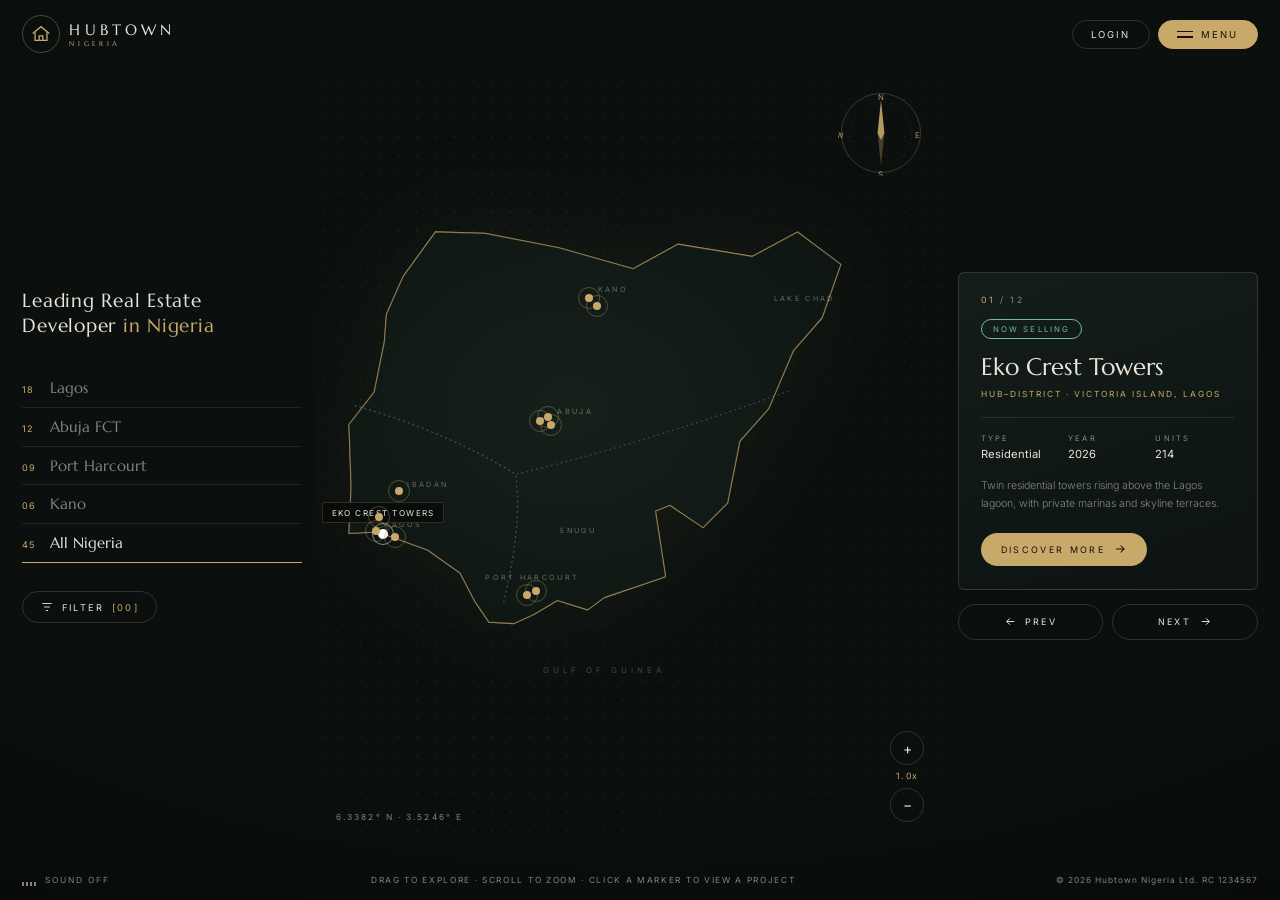
==== index.html @ 7518a95f "Add Hubtown Nigeria interactive map landing page Dark, immersive real-estate explorer landing page m" ====
<!DOCTYPE html>
<html lang="en">
<head>
  <meta charset="UTF-8" />
  <meta name="viewport" content="width=device-width, initial-scale=1.0" />
  <title>Hubtown | Leading Real Estate Developer in Nigeria</title>
  <meta name="description" content="Explore Hubtown's portfolio of landmark residential and commercial developments across Nigeria through an interactive map." />
  <link rel="preconnect" href="https://fonts.googleapis.com" />
  <link rel="preconnect" href="https://fonts.gstatic.com" crossorigin />
  <link href="https://fonts.googleapis.com/css2?family=Marcellus&family=Inter:wght@300;400;500;600&display=swap" rel="stylesheet" />
  <link rel="stylesheet" href="styles.css" />
</head>
<body>

  <!-- ============ PRELOADER ============ -->
  <div class="preloader" id="preloader">
    <div class="preloader-inner">
      <div class="preloader-logo">HUBTOWN</div>
      <div class="preloader-sub">NIGERIA &middot; EST. 2026</div>
      <div class="preloader-bar"><span id="preloaderBar"></span></div>
      <div class="preloader-pct" id="preloaderPct">00</div>
    </div>
  </div>

  <!-- ============ TOP BAR ============ -->
  <header class="topbar">
    <a class="brand" href="#" aria-label="Hubtown Nigeria home">
      <span class="brand-mark" aria-hidden="true">
        <svg viewBox="0 0 24 24" width="22" height="22" fill="none" stroke="currentColor" stroke-width="1.4">
          <path d="M3 11.5 12 4l9 7.5" />
          <path d="M5.5 10v9h13v-9" />
          <path d="M10 19v-5h4v5" />
        </svg>
      </span>
      <span class="brand-text">HUBTOWN<em>NIGERIA</em></span>
    </a>

    <nav class="topnav" aria-label="Primary">
      <button class="nav-pill" id="loginBtn">Login</button>
      <button class="nav-pill nav-pill--solid" id="menuBtn" aria-expanded="false" aria-controls="megaMenu">
        <span class="menu-lines" aria-hidden="true"><i></i><i></i></span> Menu
      </button>
    </nav>
  </header>

  <!-- ============ MEGA MENU ============ -->
  <div class="mega-menu" id="megaMenu" aria-hidden="true">
    <div class="mega-inner">
      <div class="mega-col">
        <span class="mega-label">Explore</span>
        <a href="#">The Map</a>
        <a href="#">Projects</a>
        <a href="#">Legacy</a>
        <a href="#">Sustainability</a>
      </div>
      <div class="mega-col">
        <span class="mega-label">Regions</span>
        <a href="#">Lagos</a>
        <a href="#">Abuja FCT</a>
        <a href="#">Port Harcourt</a>
        <a href="#">Kano</a>
      </div>
      <div class="mega-col">
        <span class="mega-label">Company</span>
        <a href="#">About Us</a>
        <a href="#">Investors</a>
        <a href="#">Careers</a>
        <a href="#">Contact</a>
      </div>
      <div class="mega-contact">
        <span class="mega-label">Head Office</span>
        <p>24 Adetokunbo Ademola Street,<br />Victoria Island, Lagos, Nigeria</p>
        <p class="mega-tel">+234 (0) 700 HUBTOWN</p>
      </div>
    </div>
  </div>

  <!-- ============ STAGE ============ -->
  <main class="stage">

    <!-- Left rail: region index -->
    <aside class="rail rail--left">
      <h1 class="rail-kicker">Leading Real Estate Developer <span>in Nigeria</span></h1>

      <ul class="region-list" id="regionList">
        <li><button class="region" data-region="lagos"><span class="region-count">18</span><span class="region-name">Lagos</span></button></li>
        <li><button class="region" data-region="abuja"><span class="region-count">12</span><span class="region-name">Abuja FCT</span></button></li>
        <li><button class="region" data-region="ph"><span class="region-count">09</span><span class="region-name">Port Harcourt</span></button></li>
        <li><button class="region" data-region="kano"><span class="region-count">06</span><span class="region-name">Kano</span></button></li>
        <li><button class="region region--all is-active" data-region="all"><span class="region-count">45</span><span class="region-name">All Nigeria</span></button></li>
      </ul>

      <button class="filter-chip" id="filterBtn" aria-expanded="false" aria-controls="filterPanel">
        <svg viewBox="0 0 24 24" width="14" height="14" fill="none" stroke="currentColor" stroke-width="1.6" aria-hidden="true">
          <path d="M4 6h16M7 12h10M10 18h4" />
        </svg>
        Filter <span class="filter-count" id="filterCount">[00]</span>
      </button>

      <div class="filter-panel" id="filterPanel" aria-hidden="true">
        <span class="filter-title">Status</span>
        <div class="filter-group" id="statusFilters">
          <button class="filter-opt" data-status="Now Selling">Now Selling</button>
          <button class="filter-opt" data-status="Under Construction">Under Construction</button>
          <button class="filter-opt" data-status="Sold Out">Sold Out</button>
        </div>
        <span class="filter-title">Type</span>
        <div class="filter-group" id="typeFilters">
          <button class="filter-opt" data-type="Residential">Residential</button>
          <button class="filter-opt" data-type="Commercial">Commercial</button>
          <button class="filter-opt" data-type="Mixed Use">Mixed Use</button>
        </div>
        <button class="filter-clear" id="filterClear">Clear All</button>
      </div>
    </aside>

    <!-- Map viewport -->
    <section class="map-viewport" id="mapViewport" aria-label="Interactive map of Nigeria">
      <div class="map-pane" id="mapPane">
        <div class="map-art">
          <svg class="nigeria-map" viewBox="0 0 800 680" xmlns="http://www.w3.org/2000/svg" aria-hidden="true">
            <defs>
              <radialGradient id="landGlow" cx="45%" cy="45%" r="75%">
                <stop offset="0%" stop-color="#16201b" />
                <stop offset="100%" stop-color="#0d1411" />
              </radialGradient>
              <pattern id="gridDots" width="26" height="26" patternUnits="userSpaceOnUse">
                <circle cx="1.2" cy="1.2" r="1.2" fill="rgba(201,169,106,0.10)" />
              </pattern>
            </defs>

            <!-- graticule backdrop -->
            <rect x="-400" y="-340" width="1600" height="1360" fill="url(#gridDots)" />

            <!-- Nigeria silhouette, traced from border lon/lat points
                 (x = (lon - 2.5) * 57, y = (14.2 - lat) * 57) -->
            <path id="nigeriaShape" d="
              M 63 143
              L 86 91 L 131 29 L 200 31 L 302 51 L 405 80
              L 467 46 L 570 63 L 633 29 L 693 74
              L 667 148 L 627 194 L 593 274 L 553 319
              L 536 405 L 502 439 L 456 408 L 436 416
              L 450 507 L 365 536 L 342 553
              L 300 540 L 268 559 L 240 572 L 205 570
              L 186 542 L 165 502 L 120 470 L 51 445 L 11 447
              L 14 382 L 11 296 L 46 251 L 60 182
              Z"
              fill="url(#landGlow)" stroke="rgba(201,169,106,0.55)" stroke-width="1.6"
              stroke-linejoin="round" />

            <!-- inner contour -->
            <use href="#nigeriaShape" fill="none" stroke="rgba(201,169,106,0.12)" stroke-width="10" />

            <!-- River Niger: NW border, down to Lokoja, south to the Delta -->
            <path d="M 20 270 C 90 290, 170 320, 242 365 C 250 420, 240 480, 225 545"
                  fill="none" stroke="rgba(120,160,170,0.35)" stroke-width="2.2" stroke-dasharray="1 6" stroke-linecap="round" />
            <!-- River Benue: east at Yola, west to the confluence -->
            <path d="M 620 250 C 480 300, 350 340, 242 365"
                  fill="none" stroke="rgba(120,160,170,0.30)" stroke-width="2" stroke-dasharray="1 6" stroke-linecap="round" />

            <!-- city labels -->
            <g class="city-labels">
              <text x="62" y="438">LAGOS</text>
              <text x="300" y="282">ABUJA</text>
              <text x="200" y="512">PORT HARCOURT</text>
              <text x="356" y="112">KANO</text>
              <text x="92" y="382">IBADAN</text>
              <text x="304" y="446">ENUGU</text>
              <text x="600" y="125">LAKE CHAD</text>
            </g>

            <!-- Gulf of Guinea label -->
            <text class="sea-label" x="280" y="640">GULF OF GUINEA</text>
          </svg>

          <!-- project markers (positioned by JS over the SVG) -->
          <div class="markers" id="markers"></div>
        </div>
      </div>

      <!-- compass -->
      <div class="compass" id="compass" aria-hidden="true">
        <svg viewBox="0 0 100 100" width="86" height="86">
          <circle cx="50" cy="50" r="46" fill="none" stroke="rgba(201,169,106,0.35)" stroke-width="1" />
          <circle cx="50" cy="50" r="36" fill="none" stroke="rgba(201,169,106,0.18)" stroke-width="1" stroke-dasharray="2 4" />
          <g class="compass-needle">
            <polygon points="50,12 54,50 50,58 46,50" fill="#c9a96a" />
            <polygon points="50,88 54,50 50,42 46,50" fill="rgba(201,169,106,0.35)" />
          </g>
          <text x="50" y="9" class="compass-pt">N</text>
          <text x="50" y="99" class="compass-pt">S</text>
          <text x="3" y="53" class="compass-pt">W</text>
          <text x="93" y="53" class="compass-pt">E</text>
        </svg>
      </div>

      <!-- zoom controls -->
      <div class="zoom-ctrl">
        <button id="zoomIn" aria-label="Zoom in">+</button>
        <span id="zoomLevel">1.0x</span>
        <button id="zoomOut" aria-label="Zoom out">&minus;</button>
      </div>

      <!-- coordinates readout -->
      <div class="coords" id="coords">9.0820&deg; N &middot; 8.6753&deg; E</div>
    </section>

    <!-- Right rail: project card -->
    <aside class="rail rail--right">
      <article class="project-card" id="projectCard" aria-live="polite">
        <div class="card-index"><span id="cardIndex">01</span> / <span id="cardTotal">45</span></div>
        <div class="card-status" id="cardStatus">Now Selling</div>
        <h2 class="card-title" id="cardTitle">Eko Crest Towers</h2>
        <p class="card-loc" id="cardLoc">HUB&ndash;DISTRICT &middot; VICTORIA ISLAND, LAGOS</p>
        <dl class="card-meta">
          <div><dt>Type</dt><dd id="cardType">Residential</dd></div>
          <div><dt>Year</dt><dd id="cardYear">2026</dd></div>
          <div><dt>Units</dt><dd id="cardUnits">214</dd></div>
        </dl>
        <p class="card-desc" id="cardDesc"></p>
        <a class="card-cta" href="#" id="cardCta">Discover More
          <svg viewBox="0 0 24 24" width="14" height="14" fill="none" stroke="currentColor" stroke-width="1.8" aria-hidden="true"><path d="M5 12h14M13 6l6 6-6 6" /></svg>
        </a>
      </article>

      <div class="pager">
        <button class="pager-btn" id="prevBtn">
          <svg viewBox="0 0 24 24" width="13" height="13" fill="none" stroke="currentColor" stroke-width="1.8" aria-hidden="true"><path d="M19 12H5m6-6-6 6 6 6" /></svg>
          Prev
        </button>
        <button class="pager-btn" id="nextBtn">
          Next
          <svg viewBox="0 0 24 24" width="13" height="13" fill="none" stroke="currentColor" stroke-width="1.8" aria-hidden="true"><path d="M5 12h14m-6-6 6 6-6 6" /></svg>
        </button>
      </div>
    </aside>
  </main>

  <!-- ============ BOTTOM BAR ============ -->
  <footer class="bottombar">
    <button class="sound-toggle" id="soundToggle" aria-pressed="false">
      <span class="sound-bars" aria-hidden="true"><i></i><i></i><i></i><i></i></span>
      <span id="soundLabel">Sound Off</span>
    </button>
    <p class="bottom-note">Drag to explore &middot; Scroll to zoom &middot; Click a marker to view a project</p>
    <p class="bottom-copy">&copy; 2026 Hubtown Nigeria Ltd. RC 1234567</p>
  </footer>

  <script src="script.js"></script>
</body>
</html>
---- styles.css ----
/* ============================================================
   HUBTOWN NIGERIA — Interactive Map Landing Page
   ============================================================ */

:root {
  --bg: #0b100e;
  --bg-soft: #111814;
  --ink: #e9e4d8;
  --ink-dim: rgba(233, 228, 216, 0.55);
  --gold: #c9a96a;
  --gold-soft: rgba(201, 169, 106, 0.35);
  --line: rgba(201, 169, 106, 0.22);
  --green: #6fbf8f;
  --font-display: "Marcellus", serif;
  --font-body: "Inter", system-ui, sans-serif;
}

* { margin: 0; padding: 0; box-sizing: border-box; }

html, body {
  height: 100%;
  overflow: hidden;
  background: var(--bg);
  color: var(--ink);
  font-family: var(--font-body);
  font-size: 14px;
  -webkit-font-smoothing: antialiased;
}

button { font-family: inherit; color: inherit; background: none; border: 0; cursor: pointer; }
a { color: inherit; text-decoration: none; }

body::before {
  content: "";
  position: fixed;
  inset: 0;
  pointer-events: none;
  z-index: 5;
  background:
    radial-gradient(120% 90% at 50% 40%, transparent 55%, rgba(0, 0, 0, 0.55) 100%);
}

/* ============ PRELOADER ============ */
.preloader {
  position: fixed;
  inset: 0;
  z-index: 100;
  display: grid;
  place-items: center;
  background: var(--bg);
  transition: opacity 0.8s ease, visibility 0.8s;
}
.preloader.is-done { opacity: 0; visibility: hidden; }
.preloader-inner { text-align: center; }
.preloader-logo {
  font-family: var(--font-display);
  font-size: clamp(2rem, 5vw, 3.2rem);
  letter-spacing: 0.35em;
  color: var(--gold);
}
.preloader-sub {
  margin-top: 0.6rem;
  font-size: 0.62rem;
  letter-spacing: 0.45em;
  color: var(--ink-dim);
}
.preloader-bar {
  width: 220px;
  height: 1px;
  margin: 2rem auto 0.8rem;
  background: var(--line);
}
.preloader-bar span { display: block; height: 100%; width: 0; background: var(--gold); transition: width 0.2s; }
.preloader-pct { font-size: 0.7rem; letter-spacing: 0.3em; color: var(--ink-dim); }

/* ============ TOP BAR ============ */
.topbar {
  position: fixed;
  top: 0; left: 0; right: 0;
  z-index: 40;
  display: flex;
  align-items: center;
  justify-content: space-between;
  padding: 1.1rem 1.6rem;
}
.brand { display: flex; align-items: center; gap: 0.65rem; color: var(--gold); }
.brand-mark {
  display: grid;
  place-items: center;
  width: 38px; height: 38px;
  border: 1px solid var(--gold-soft);
  border-radius: 50%;
}
.brand-text {
  font-family: var(--font-display);
  font-size: 1.05rem;
  letter-spacing: 0.28em;
  color: var(--ink);
}
.brand-text em {
  display: block;
  font-style: normal;
  font-size: 0.5rem;
  letter-spacing: 0.52em;
  color: var(--gold);
}
.topnav { display: flex; gap: 0.6rem; }
.nav-pill {
  padding: 0.55rem 1.3rem;
  border: 1px solid var(--line);
  border-radius: 999px;
  font-size: 0.68rem;
  letter-spacing: 0.22em;
  text-transform: uppercase;
  color: var(--ink);
  transition: border-color 0.3s, background 0.3s, color 0.3s;
}
.nav-pill:hover { border-color: var(--gold); color: var(--gold); }
.nav-pill--solid { background: var(--gold); border-color: var(--gold); color: #15120a; display: inline-flex; align-items: center; gap: 0.55rem; }
.nav-pill--solid:hover { background: #dcc08a; color: #15120a; }
.menu-lines { display: inline-flex; flex-direction: column; gap: 4px; }
.menu-lines i { width: 16px; height: 1.5px; background: currentColor; transition: transform 0.3s; }
.nav-pill--solid[aria-expanded="true"] .menu-lines i:first-child { transform: translateY(2.75px) rotate(45deg); }
.nav-pill--solid[aria-expanded="true"] .menu-lines i:last-child { transform: translateY(-2.75px) rotate(-45deg); }

/* ============ MEGA MENU ============ */
.mega-menu {
  position: fixed;
  inset: 0;
  z-index: 35;
  display: grid;
  place-items: center;
  background: rgba(8, 12, 10, 0.96);
  backdrop-filter: blur(8px);
  opacity: 0;
  visibility: hidden;
  transition: opacity 0.4s ease, visibility 0.4s;
}
.mega-menu.is-open { opacity: 1; visibility: visible; }
.mega-inner {
  display: grid;
  grid-template-columns: repeat(3, minmax(120px, 1fr)) 1.3fr;
  gap: 3rem;
  padding: 2rem;
  max-width: 880px;
  width: 100%;
}
.mega-label {
  display: block;
  margin-bottom: 1.1rem;
  font-size: 0.6rem;
  letter-spacing: 0.4em;
  text-transform: uppercase;
  color: var(--gold);
}
.mega-col a {
  display: block;
  padding: 0.45rem 0;
  font-family: var(--font-display);
  font-size: 1.25rem;
  color: var(--ink-dim);
  transition: color 0.3s, transform 0.3s;
}
.mega-col a:hover { color: var(--gold); transform: translateX(6px); }
.mega-contact p { color: var(--ink-dim); line-height: 1.7; font-size: 0.8rem; }
.mega-tel { margin-top: 0.8rem; color: var(--gold); letter-spacing: 0.08em; }

/* ============ STAGE LAYOUT ============ */
.stage {
  position: relative;
  height: 100vh;
  display: grid;
  grid-template-columns: 280px 1fr 300px;
  align-items: stretch;
  padding: 5.2rem 1.6rem 4.4rem;
  gap: 1rem;
}
.rail {
  position: relative;
  z-index: 20;
  display: flex;
  flex-direction: column;
  justify-content: center;
}

/* ---- left rail ---- */
.rail-kicker {
  font-family: var(--font-display);
  font-weight: 400;
  font-size: 1.35rem;
  line-height: 1.35;
  letter-spacing: 0.04em;
  margin-bottom: 2.2rem;
  max-width: 240px;
}
.rail-kicker span { color: var(--gold); }

.region-list { list-style: none; }
.region {
  display: flex;
  align-items: baseline;
  gap: 0.9rem;
  width: 100%;
  padding: 0.7rem 0;
  border-bottom: 1px solid rgba(201, 169, 106, 0.12);
  text-align: left;
  transition: padding-left 0.3s;
}
.region:hover { padding-left: 0.5rem; }
.region-count {
  font-size: 0.65rem;
  letter-spacing: 0.1em;
  color: var(--gold);
  min-width: 1.6em;
}
.region-name {
  font-family: var(--font-display);
  font-size: 1.05rem;
  color: var(--ink-dim);
  transition: color 0.3s;
}
.region:hover .region-name, .region.is-active .region-name { color: var(--ink); }
.region.is-active { border-bottom-color: var(--gold); }
.region--all .region-name { color: var(--gold); }

.filter-chip {
  display: inline-flex;
  align-items: center;
  gap: 0.55rem;
  margin-top: 2rem;
  padding: 0.6rem 1.2rem;
  border: 1px solid var(--line);
  border-radius: 999px;
  font-size: 0.66rem;
  letter-spacing: 0.24em;
  text-transform: uppercase;
  align-self: flex-start;
  transition: border-color 0.3s, color 0.3s;
}
.filter-chip:hover, .filter-chip[aria-expanded="true"] { border-color: var(--gold); color: var(--gold); }
.filter-count { color: var(--gold); }

.filter-panel {
  margin-top: 1rem;
  padding: 1.1rem;
  border: 1px solid var(--line);
  background: rgba(13, 20, 17, 0.92);
  border-radius: 4px;
  display: none;
}
.filter-panel.is-open { display: block; }
.filter-title {
  display: block;
  font-size: 0.58rem;
  letter-spacing: 0.35em;
  text-transform: uppercase;
  color: var(--gold);
  margin: 0.4rem 0 0.6rem;
}
.filter-group { display: flex; flex-wrap: wrap; gap: 0.4rem; margin-bottom: 0.6rem; }
.filter-opt {
  padding: 0.35rem 0.7rem;
  border: 1px solid rgba(201, 169, 106, 0.18);
  border-radius: 999px;
  font-size: 0.62rem;
  letter-spacing: 0.06em;
  color: var(--ink-dim);
  transition: all 0.25s;
}
.filter-opt:hover { border-color: var(--gold); color: var(--ink); }
.filter-opt.is-on { background: var(--gold); border-color: var(--gold); color: #15120a; }
.filter-clear {
  margin-top: 0.4rem;
  font-size: 0.6rem;
  letter-spacing: 0.2em;
  text-transform: uppercase;
  color: var(--ink-dim);
  text-decoration: underline;
  text-underline-offset: 3px;
}
.filter-clear:hover { color: var(--gold); }

/* ============ MAP ============ */
.map-viewport {
  position: relative;
  z-index: 10;
  overflow: hidden;
  border-radius: 6px;
  cursor: grab;
  touch-action: none;
}
.map-viewport:active { cursor: grabbing; }
.map-pane {
  position: absolute;
  inset: 0;
  display: grid;
  place-items: center;
  transition: transform 0.55s cubic-bezier(0.22, 1, 0.36, 1);
  will-change: transform;
}
.map-pane.is-dragging { transition: none; }
.map-art { position: relative; width: min(92%, 740px); }
.nigeria-map {
  display: block;
  width: 100%;
  height: auto;
  overflow: visible;
  filter: drop-shadow(0 0 60px rgba(201, 169, 106, 0.07));
}
.city-labels text {
  font-family: var(--font-body);
  font-size: 10px;
  letter-spacing: 0.32em;
  fill: rgba(233, 228, 216, 0.4);
}
.sea-label {
  font-family: var(--font-body);
  font-size: 11px;
  letter-spacing: 0.5em;
  fill: rgba(120, 160, 170, 0.4);
}

/* markers */
.markers { position: absolute; inset: 0; pointer-events: none; }
.marker {
  position: absolute;
  width: 14px; height: 14px;
  transform: translate(-50%, -50%);
  pointer-events: auto;
  cursor: pointer;
}
.marker::before {
  content: "";
  position: absolute;
  inset: 3px;
  border-radius: 50%;
  background: var(--gold);
  transition: background 0.3s, transform 0.3s;
}
.marker::after {
  content: "";
  position: absolute;
  inset: -4px;
  border-radius: 50%;
  border: 1px solid var(--gold-soft);
  animation: pulse 2.6s ease-out infinite;
}
@keyframes pulse {
  0% { transform: scale(0.6); opacity: 1; }
  70%, 100% { transform: scale(2.1); opacity: 0; }
}
.marker.is-active::before { background: #fff; transform: scale(1.25); }
.marker.is-active::after { border-color: rgba(255, 255, 255, 0.5); }
.marker.is-dim { opacity: 0.18; pointer-events: none; }
.marker.is-dim::after { animation: none; }
.marker-tip {
  position: absolute;
  bottom: 18px; left: 50%;
  transform: translateX(-50%);
  white-space: nowrap;
  font-size: 0.58rem;
  letter-spacing: 0.18em;
  text-transform: uppercase;
  color: var(--ink);
  background: rgba(8, 12, 10, 0.9);
  border: 1px solid var(--line);
  padding: 0.3rem 0.6rem;
  border-radius: 2px;
  opacity: 0;
  transition: opacity 0.25s;
  pointer-events: none;
}
.marker:hover .marker-tip, .marker.is-active .marker-tip { opacity: 1; }

/* compass */
.compass { position: absolute; top: 1.2rem; right: 1.4rem; z-index: 15; opacity: 0.9; }
.compass-pt { font-size: 9px; letter-spacing: 0.1em; fill: var(--gold); text-anchor: middle; dominant-baseline: middle; }
.compass-needle { transform-origin: 50px 50px; transition: transform 0.6s cubic-bezier(0.22, 1, 0.36, 1); }

/* zoom */
.zoom-ctrl {
  position: absolute;
  bottom: 1.2rem; right: 1.4rem;
  z-index: 15;
  display: flex;
  flex-direction: column;
  align-items: center;
  gap: 0.45rem;
}
.zoom-ctrl button {
  width: 34px; height: 34px;
  border: 1px solid var(--line);
  border-radius: 50%;
  font-size: 1rem;
  color: var(--ink);
  transition: border-color 0.3s, color 0.3s;
}
.zoom-ctrl button:hover { border-color: var(--gold); color: var(--gold); }
.zoom-ctrl span { font-size: 0.62rem; letter-spacing: 0.15em; color: var(--gold); }

/* coords */
.coords {
  position: absolute;
  bottom: 1.2rem; left: 1.4rem;
  z-index: 15;
  font-size: 0.6rem;
  letter-spacing: 0.25em;
  color: var(--ink-dim);
}

/* ============ PROJECT CARD ============ */
.project-card {
  border: 1px solid var(--line);
  border-radius: 6px;
  padding: 1.6rem;
  background: linear-gradient(160deg, rgba(22, 32, 27, 0.85), rgba(13, 20, 17, 0.85));
  backdrop-filter: blur(6px);
}
.card-index { font-size: 0.62rem; letter-spacing: 0.3em; color: var(--ink-dim); }
.card-index span:first-child { color: var(--gold); }
.card-status {
  display: inline-block;
  margin-top: 1rem;
  padding: 0.3rem 0.75rem;
  border-radius: 999px;
  font-size: 0.56rem;
  letter-spacing: 0.28em;
  text-transform: uppercase;
  border: 1px solid currentColor;
  color: var(--green);
}
.card-status[data-tone="sold"] { color: #c97a6a; }
.card-status[data-tone="construction"] { color: var(--gold); }
.card-title {
  margin-top: 1rem;
  font-family: var(--font-display);
  font-weight: 400;
  font-size: 1.7rem;
  line-height: 1.2;
}
.card-loc {
  margin-top: 0.5rem;
  font-size: 0.6rem;
  letter-spacing: 0.24em;
  color: var(--gold);
}
.card-meta {
  display: grid;
  grid-template-columns: repeat(3, 1fr);
  gap: 0.6rem;
  margin-top: 1.3rem;
  padding-top: 1.1rem;
  border-top: 1px solid rgba(201, 169, 106, 0.14);
}
.card-meta dt { font-size: 0.54rem; letter-spacing: 0.28em; text-transform: uppercase; color: var(--ink-dim); }
.card-meta dd { margin-top: 0.35rem; font-size: 0.8rem; }
.card-desc { margin-top: 1.1rem; font-size: 0.76rem; font-weight: 300; line-height: 1.7; color: var(--ink-dim); }
.card-cta {
  display: inline-flex;
  align-items: center;
  gap: 0.6rem;
  margin-top: 1.4rem;
  padding: 0.7rem 1.4rem;
  border-radius: 999px;
  background: var(--gold);
  color: #15120a;
  font-size: 0.64rem;
  letter-spacing: 0.26em;
  text-transform: uppercase;
  transition: background 0.3s, gap 0.3s;
}
.card-cta:hover { background: #dcc08a; gap: 0.9rem; }

.pager { display: flex; gap: 0.6rem; margin-top: 1rem; }
.pager-btn {
  flex: 1;
  display: inline-flex;
  align-items: center;
  justify-content: center;
  gap: 0.55rem;
  padding: 0.75rem 0;
  border: 1px solid var(--line);
  border-radius: 999px;
  font-size: 0.64rem;
  letter-spacing: 0.26em;
  text-transform: uppercase;
  transition: border-color 0.3s, color 0.3s;
}
.pager-btn:hover { border-color: var(--gold); color: var(--gold); }

/* card swap animation */
.project-card.is-swapping { animation: cardSwap 0.45s ease; }
@keyframes cardSwap {
  0% { opacity: 0; transform: translateY(10px); }
  100% { opacity: 1; transform: translateY(0); }
}

/* ============ BOTTOM BAR ============ */
.bottombar {
  position: fixed;
  bottom: 0; left: 0; right: 0;
  z-index: 40;
  display: flex;
  align-items: center;
  justify-content: space-between;
  padding: 1rem 1.6rem;
  font-size: 0.6rem;
  letter-spacing: 0.2em;
  color: var(--ink-dim);
}
.sound-toggle {
  display: inline-flex;
  align-items: center;
  gap: 0.6rem;
  font-size: 0.6rem;
  letter-spacing: 0.24em;
  text-transform: uppercase;
  color: var(--ink-dim);
  transition: color 0.3s;
}
.sound-toggle:hover { color: var(--gold); }
.sound-bars { display: inline-flex; align-items: flex-end; gap: 2px; height: 12px; }
.sound-bars i { width: 2px; height: 4px; background: currentColor; }
.sound-toggle[aria-pressed="true"] { color: var(--gold); }
.sound-toggle[aria-pressed="true"] .sound-bars i { animation: eq 0.9s ease-in-out infinite alternate; }
.sound-toggle[aria-pressed="true"] .sound-bars i:nth-child(2) { animation-delay: 0.15s; }
.sound-toggle[aria-pressed="true"] .sound-bars i:nth-child(3) { animation-delay: 0.3s; }
.sound-toggle[aria-pressed="true"] .sound-bars i:nth-child(4) { animation-delay: 0.45s; }
@keyframes eq { from { height: 3px; } to { height: 12px; } }
.bottom-note { text-transform: uppercase; }
.bottom-copy { letter-spacing: 0.12em; }

/* ============ RESPONSIVE ============ */
@media (max-width: 1100px) {
  .stage { grid-template-columns: 230px 1fr 260px; }
  .rail-kicker { font-size: 1.15rem; }
}
@media (max-width: 880px) {
  html, body { overflow: auto; }
  .stage {
    grid-template-columns: 1fr;
    height: auto;
    min-height: 100vh;
    padding-top: 5.5rem;
  }
  .map-viewport { height: 58vh; order: -1; }
  .rail { justify-content: flex-start; }
  .bottombar { position: static; flex-wrap: wrap; gap: 0.6rem; }
  .bottom-note { display: none; }
}
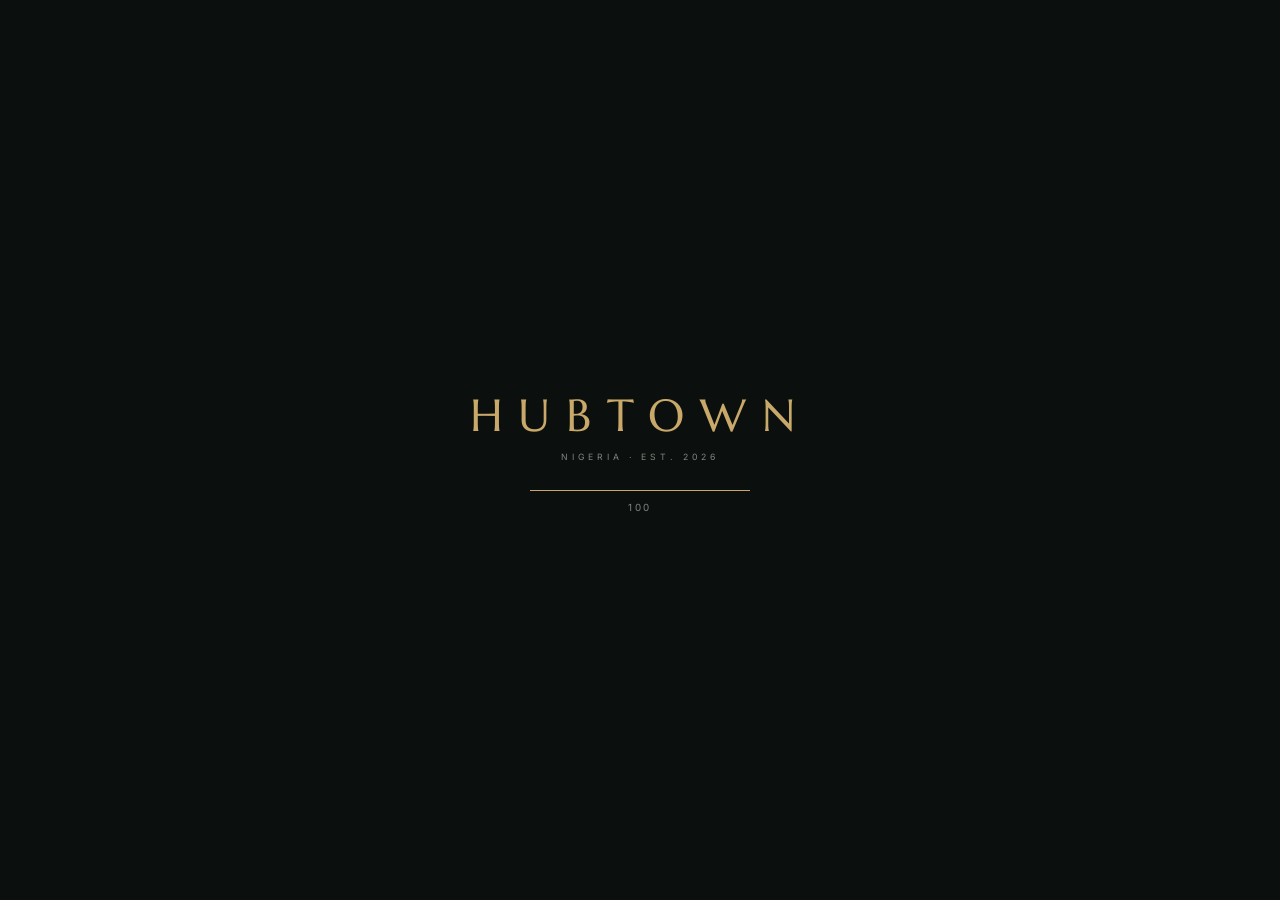
==== commit 9a392c81: "Add project detail overlay and fix mobile scrolling - 'Discover More' now opens a full-screen projec" ====
--- a/index.html
+++ b/index.html
@@ -236,6 +236,48 @@
     </aside>
   </main>
 
+  <!-- ============ PROJECT DETAIL OVERLAY ============ -->
+  <div class="detail" id="detail" aria-hidden="true" role="dialog" aria-modal="true" aria-labelledby="detailTitle">
+    <button class="detail-close" id="detailClose" aria-label="Close project details">&times;</button>
+    <div class="detail-inner">
+      <div class="detail-art" id="detailArt" aria-hidden="true">
+        <svg viewBox="0 0 200 260" preserveAspectRatio="xMidYMax meet">
+          <g class="skyline" stroke="rgba(201,169,106,0.7)" stroke-width="1.2" fill="rgba(22,32,27,0.9)">
+            <rect x="20"  y="120" width="34" height="140" />
+            <rect x="62"  y="70"  width="40" height="190" />
+            <rect x="110" y="100" width="30" height="160" />
+            <rect x="148" y="140" width="34" height="120" />
+            <path d="M62 70 82 48 102 70" />
+          </g>
+          <g class="skyline-windows" fill="rgba(201,169,106,0.5)"></g>
+        </svg>
+      </div>
+      <div class="detail-copy">
+        <div class="detail-status" id="detailStatus">Now Selling</div>
+        <h2 class="detail-title" id="detailTitle">Eko Crest Towers</h2>
+        <p class="detail-loc" id="detailLoc">HUB&ndash;DISTRICT &middot; VICTORIA ISLAND, LAGOS</p>
+        <p class="detail-desc" id="detailDesc"></p>
+        <dl class="detail-meta">
+          <div><dt>Type</dt><dd id="detailType"></dd></div>
+          <div><dt>Year</dt><dd id="detailYear"></dd></div>
+          <div><dt>Units</dt><dd id="detailUnits"></dd></div>
+          <div><dt>Coordinates</dt><dd id="detailCoords"></dd></div>
+        </dl>
+        <form class="detail-form" id="enquiryForm">
+          <span class="detail-form-label">Register your interest</span>
+          <div class="detail-form-row">
+            <input type="text" name="name" placeholder="Full name" required />
+            <input type="email" name="email" placeholder="Email address" required />
+          </div>
+          <button type="submit" class="card-cta">Request Brochure
+            <svg viewBox="0 0 24 24" width="14" height="14" fill="none" stroke="currentColor" stroke-width="1.8" aria-hidden="true"><path d="M5 12h14M13 6l6 6-6 6" /></svg>
+          </button>
+          <p class="detail-form-done" id="enquiryDone" hidden>Thank you &mdash; our sales team will contact you shortly.</p>
+        </form>
+      </div>
+    </div>
+  </div>
+
   <!-- ============ BOTTOM BAR ============ -->
   <footer class="bottombar">
     <button class="sound-toggle" id="soundToggle" aria-pressed="false">
--- a/styles.css
+++ b/styles.css
@@ -82,6 +82,7 @@
   align-items: center;
   justify-content: space-between;
   padding: 1.1rem 1.6rem;
+  background: linear-gradient(rgba(11, 16, 14, 0.92) 40%, transparent);
 }
 .brand { display: flex; align-items: center; gap: 0.65rem; color: var(--gold); }
 .brand-mark {
@@ -495,6 +496,102 @@
   100% { opacity: 1; transform: translateY(0); }
 }
 
+/* ============ PROJECT DETAIL OVERLAY ============ */
+.detail {
+  position: fixed;
+  inset: 0;
+  z-index: 50;
+  background: rgba(8, 12, 10, 0.97);
+  backdrop-filter: blur(10px);
+  display: grid;
+  place-items: center;
+  opacity: 0;
+  visibility: hidden;
+  transition: opacity 0.4s ease, visibility 0.4s;
+}
+.detail.is-open { opacity: 1; visibility: visible; }
+.detail-close {
+  position: absolute;
+  top: 1.2rem; right: 1.6rem;
+  width: 44px; height: 44px;
+  border: 1px solid var(--line);
+  border-radius: 50%;
+  font-size: 1.3rem;
+  color: var(--ink);
+  transition: border-color 0.3s, color 0.3s, transform 0.3s;
+}
+.detail-close:hover { border-color: var(--gold); color: var(--gold); transform: rotate(90deg); }
+.detail-inner {
+  display: grid;
+  grid-template-columns: minmax(180px, 300px) minmax(0, 460px);
+  gap: 3.5rem;
+  align-items: end;
+  padding: 2rem;
+  max-width: 880px;
+  width: 100%;
+}
+.detail.is-open .detail-copy, .detail.is-open .detail-art {
+  animation: cardSwap 0.6s ease both;
+}
+.detail.is-open .detail-art { animation-delay: 0.1s; }
+.detail-art svg { width: 100%; height: auto; display: block; }
+.detail-status {
+  display: inline-block;
+  padding: 0.3rem 0.75rem;
+  border-radius: 999px;
+  font-size: 0.56rem;
+  letter-spacing: 0.28em;
+  text-transform: uppercase;
+  border: 1px solid currentColor;
+  color: var(--green);
+}
+.detail-status[data-tone="sold"] { color: #c97a6a; }
+.detail-status[data-tone="construction"] { color: var(--gold); }
+.detail-title {
+  margin-top: 1.1rem;
+  font-family: var(--font-display);
+  font-weight: 400;
+  font-size: clamp(1.8rem, 4vw, 2.6rem);
+  line-height: 1.15;
+}
+.detail-loc { margin-top: 0.6rem; font-size: 0.62rem; letter-spacing: 0.26em; color: var(--gold); }
+.detail-desc { margin-top: 1.2rem; font-size: 0.85rem; font-weight: 300; line-height: 1.8; color: var(--ink-dim); }
+.detail-meta {
+  display: grid;
+  grid-template-columns: repeat(4, auto);
+  gap: 1.6rem;
+  margin-top: 1.5rem;
+  padding-top: 1.2rem;
+  border-top: 1px solid rgba(201, 169, 106, 0.14);
+}
+.detail-meta dt { font-size: 0.54rem; letter-spacing: 0.28em; text-transform: uppercase; color: var(--ink-dim); }
+.detail-meta dd { margin-top: 0.35rem; font-size: 0.82rem; }
+.detail-form { margin-top: 1.8rem; }
+.detail-form-label {
+  display: block;
+  margin-bottom: 0.8rem;
+  font-size: 0.6rem;
+  letter-spacing: 0.35em;
+  text-transform: uppercase;
+  color: var(--gold);
+}
+.detail-form-row { display: flex; gap: 0.6rem; margin-bottom: 1rem; }
+.detail-form input {
+  flex: 1;
+  min-width: 0;
+  padding: 0.7rem 0.9rem;
+  background: rgba(22, 32, 27, 0.7);
+  border: 1px solid var(--line);
+  border-radius: 4px;
+  color: var(--ink);
+  font-family: var(--font-body);
+  font-size: 0.78rem;
+}
+.detail-form input::placeholder { color: rgba(233, 228, 216, 0.35); }
+.detail-form input:focus { outline: none; border-color: var(--gold); }
+.detail-form .card-cta { margin-top: 0; border: 0; }
+.detail-form-done { margin-top: 1rem; font-size: 0.78rem; color: var(--green); }
+
 /* ============ BOTTOM BAR ============ */
 .bottombar {
   position: fixed;
@@ -536,7 +633,7 @@
   .rail-kicker { font-size: 1.15rem; }
 }
 @media (max-width: 880px) {
-  html, body { overflow: auto; }
+  html, body { overflow: auto; height: auto; }
   .stage {
     grid-template-columns: 1fr;
     height: auto;
@@ -547,4 +644,9 @@
   .rail { justify-content: flex-start; }
   .bottombar { position: static; flex-wrap: wrap; gap: 0.6rem; }
   .bottom-note { display: none; }
-}
+  .detail { place-items: stretch; overflow-y: auto; }
+  .detail-inner { grid-template-columns: 1fr; gap: 0; align-items: start; padding-top: 5rem; }
+  .detail-art { display: none; }
+  .detail-meta { grid-template-columns: repeat(2, 1fr); gap: 1rem; }
+  .detail-form-row { flex-direction: column; }
+}
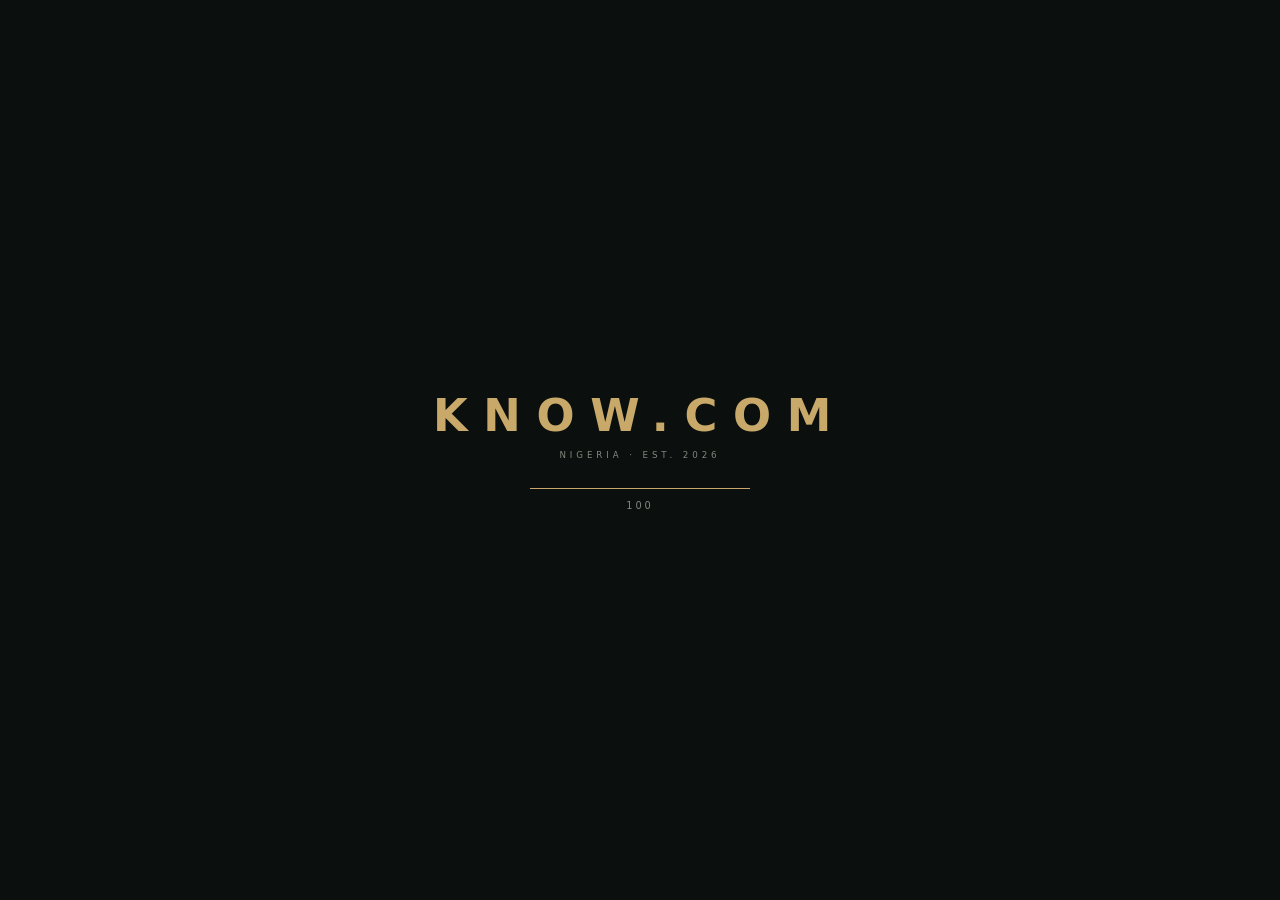
==== commit 139afd86: "Rebrand to Know.com and switch typography to Satoshi - Replace all Hubtown branding with Know.com (t" ====
--- a/index.html
+++ b/index.html
@@ -3,11 +3,11 @@
 <head>
   <meta charset="UTF-8" />
   <meta name="viewport" content="width=device-width, initial-scale=1.0" />
-  <title>Hubtown | Leading Real Estate Developer in Nigeria</title>
-  <meta name="description" content="Explore Hubtown's portfolio of landmark residential and commercial developments across Nigeria through an interactive map." />
-  <link rel="preconnect" href="https://fonts.googleapis.com" />
-  <link rel="preconnect" href="https://fonts.gstatic.com" crossorigin />
-  <link href="https://fonts.googleapis.com/css2?family=Marcellus&family=Inter:wght@300;400;500;600&display=swap" rel="stylesheet" />
+  <title>Know.com | Leading Real Estate Developer in Nigeria</title>
+  <meta name="description" content="Explore Know.com's portfolio of landmark residential and commercial developments across Nigeria through an interactive map." />
+  <link rel="preconnect" href="https://api.fontshare.com" />
+  <link rel="preconnect" href="https://cdn.fontshare.com" crossorigin />
+  <link href="https://api.fontshare.com/v2/css?f[]=satoshi@300,400,500,700&display=swap" rel="stylesheet" />
   <link rel="stylesheet" href="styles.css" />
 </head>
 <body>
@@ -15,7 +15,7 @@
   <!-- ============ PRELOADER ============ -->
   <div class="preloader" id="preloader">
     <div class="preloader-inner">
-      <div class="preloader-logo">HUBTOWN</div>
+      <div class="preloader-logo">KNOW.COM</div>
       <div class="preloader-sub">NIGERIA &middot; EST. 2026</div>
       <div class="preloader-bar"><span id="preloaderBar"></span></div>
       <div class="preloader-pct" id="preloaderPct">00</div>
@@ -24,7 +24,7 @@
 
   <!-- ============ TOP BAR ============ -->
   <header class="topbar">
-    <a class="brand" href="#" aria-label="Hubtown Nigeria home">
+    <a class="brand" href="#" aria-label="Know.com Nigeria home">
       <span class="brand-mark" aria-hidden="true">
         <svg viewBox="0 0 24 24" width="22" height="22" fill="none" stroke="currentColor" stroke-width="1.4">
           <path d="M3 11.5 12 4l9 7.5" />
@@ -32,7 +32,7 @@
           <path d="M10 19v-5h4v5" />
         </svg>
       </span>
-      <span class="brand-text">HUBTOWN<em>NIGERIA</em></span>
+      <span class="brand-text">KNOW.COM<em>NIGERIA</em></span>
     </a>
 
     <nav class="topnav" aria-label="Primary">
@@ -70,7 +70,7 @@
       <div class="mega-contact">
         <span class="mega-label">Head Office</span>
         <p>24 Adetokunbo Ademola Street,<br />Victoria Island, Lagos, Nigeria</p>
-        <p class="mega-tel">+234 (0) 700 HUBTOWN</p>
+        <p class="mega-tel">+234 (0) 700 KNOW</p>
       </div>
     </div>
   </div>
@@ -211,7 +211,7 @@
         <div class="card-index"><span id="cardIndex">01</span> / <span id="cardTotal">45</span></div>
         <div class="card-status" id="cardStatus">Now Selling</div>
         <h2 class="card-title" id="cardTitle">Eko Crest Towers</h2>
-        <p class="card-loc" id="cardLoc">HUB&ndash;DISTRICT &middot; VICTORIA ISLAND, LAGOS</p>
+        <p class="card-loc" id="cardLoc">KNOW&ndash;DISTRICT &middot; VICTORIA ISLAND, LAGOS</p>
         <dl class="card-meta">
           <div><dt>Type</dt><dd id="cardType">Residential</dd></div>
           <div><dt>Year</dt><dd id="cardYear">2026</dd></div>
@@ -255,7 +255,7 @@
       <div class="detail-copy">
         <div class="detail-status" id="detailStatus">Now Selling</div>
         <h2 class="detail-title" id="detailTitle">Eko Crest Towers</h2>
-        <p class="detail-loc" id="detailLoc">HUB&ndash;DISTRICT &middot; VICTORIA ISLAND, LAGOS</p>
+        <p class="detail-loc" id="detailLoc">KNOW&ndash;DISTRICT &middot; VICTORIA ISLAND, LAGOS</p>
         <p class="detail-desc" id="detailDesc"></p>
         <dl class="detail-meta">
           <div><dt>Type</dt><dd id="detailType"></dd></div>
@@ -285,7 +285,7 @@
       <span id="soundLabel">Sound Off</span>
     </button>
     <p class="bottom-note">Drag to explore &middot; Scroll to zoom &middot; Click a marker to view a project</p>
-    <p class="bottom-copy">&copy; 2026 Hubtown Nigeria Ltd. RC 1234567</p>
+    <p class="bottom-copy">&copy; 2026 Know.com Nigeria Ltd. RC 1234567</p>
   </footer>
 
   <script src="script.js"></script>
--- a/styles.css
+++ b/styles.css
@@ -1,5 +1,5 @@
 /* ============================================================
-   HUBTOWN NIGERIA — Interactive Map Landing Page
+   KNOW.COM NIGERIA — Interactive Map Landing Page
    ============================================================ */
 
 :root {
@@ -11,8 +11,8 @@
   --gold-soft: rgba(201, 169, 106, 0.35);
   --line: rgba(201, 169, 106, 0.22);
   --green: #6fbf8f;
-  --font-display: "Marcellus", serif;
-  --font-body: "Inter", system-ui, sans-serif;
+  --font-display: "Satoshi", system-ui, sans-serif;
+  --font-body: "Satoshi", system-ui, sans-serif;
 }
 
 * { margin: 0; padding: 0; box-sizing: border-box; }
@@ -54,6 +54,7 @@
 .preloader-inner { text-align: center; }
 .preloader-logo {
   font-family: var(--font-display);
+  font-weight: 700;
   font-size: clamp(2rem, 5vw, 3.2rem);
   letter-spacing: 0.35em;
   color: var(--gold);
@@ -94,6 +95,7 @@
 }
 .brand-text {
   font-family: var(--font-display);
+  font-weight: 700;
   font-size: 1.05rem;
   letter-spacing: 0.28em;
   color: var(--ink);
@@ -187,7 +189,7 @@
 /* ---- left rail ---- */
 .rail-kicker {
   font-family: var(--font-display);
-  font-weight: 400;
+  font-weight: 500;
   font-size: 1.35rem;
   line-height: 1.35;
   letter-spacing: 0.04em;
@@ -435,7 +437,7 @@
 .card-title {
   margin-top: 1rem;
   font-family: var(--font-display);
-  font-weight: 400;
+  font-weight: 500;
   font-size: 1.7rem;
   line-height: 1.2;
 }
@@ -550,7 +552,7 @@
 .detail-title {
   margin-top: 1.1rem;
   font-family: var(--font-display);
-  font-weight: 400;
+  font-weight: 500;
   font-size: clamp(1.8rem, 4vw, 2.6rem);
   line-height: 1.15;
 }
